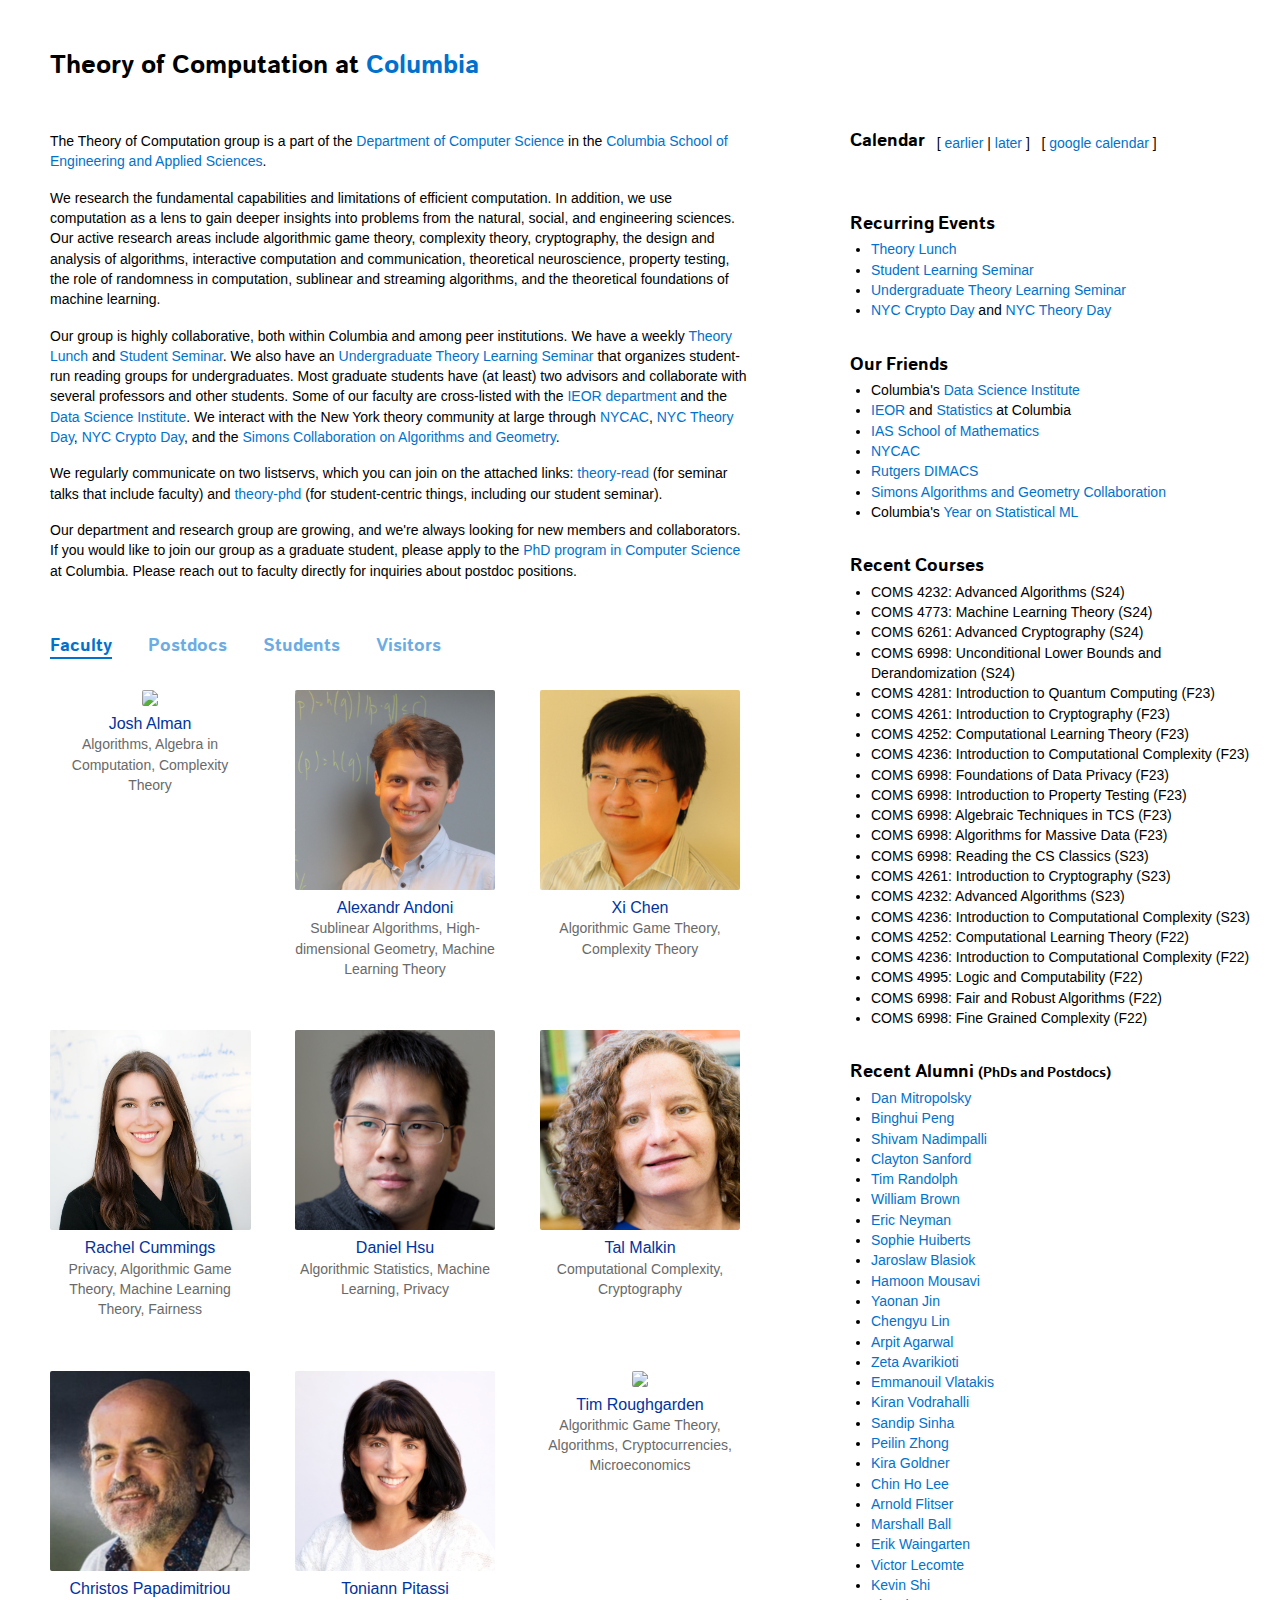
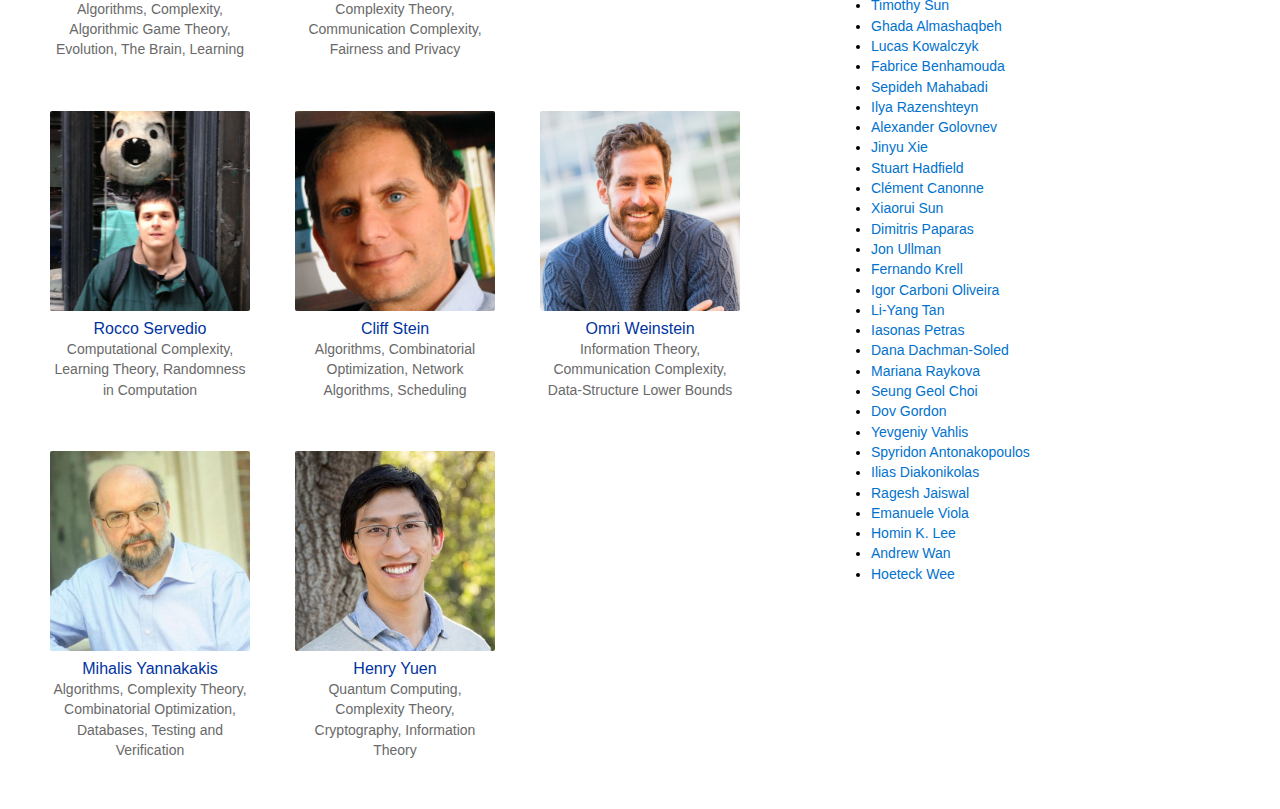
==== index.html @ ec0c364b "New students!" ====
<!DOCTYPE html>
<html>
<!--HEAD-->

<head>
    <title>CS Theory at Columbia</title>
    <!--open links in new tab-->
    <!-- <base target="_blank"> -->
    <!--JS-->
    <script src="js/jquery-3.3.1.min.js"></script>
    <script src="js/bootstrap.bundle.min.js"></script>
    <script src="js/cal.js"></script>
    <!--CSS-->
    <link rel="stylesheet" href="bootstrap.min.css">
    <link rel="stylesheet" href="style.css">
    <!--Fonts-->
    <link href="https://fonts.googleapis.com/css?family=Istok+Web|Roboto+Slab&display=swap" rel="stylesheet">
    <!--Favicon-->
    <link rel="apple-touch-icon" sizes="180x180" href="favicon/apple-touch-icon.png">
    <link rel="icon" type="image/png" sizes="32x32" href="favicon/favicon-32x32.png">
    <link rel="icon" type="image/png" sizes="16x16" href="favicon/favicon-16x16.png">
    <link rel="manifest" href="favicon/site.webmanifest">
    <link rel="mask-icon" href="favicon/safari-pinned-tab.svg" color="#5bbad5">
    <meta name="msapplication-TileColor" content="#da532c">
    <meta name="theme-color" content="#ffffff">
</head>
<!--BODY-->

<body>
    <h1 class="title">Theory of Computation at <a href="http://www.columbia.edu">Columbia</a></h1>
    <div id="left">
        <div id="welcome-blurb">
            <p> The Theory of Computation group is a part of the <a href="https://www.cs.columbia.edu/">Department of Computer Science</a>
                in the <a href="https://engineering.columbia.edu/">Columbia School of Engineering and Applied Sciences</a>.
            </p>
            <p> We research the fundamental capabilities and limitations of efficient computation. In addition,
                we use computation as a lens to gain deeper insights into problems from the natural,
                social, and engineering sciences. Our active research areas include algorithmic
                game theory, complexity theory, cryptography, the design and analysis of algorithms,
                interactive computation and communication, theoretical neuroscience, property testing,
                the role of randomness in computation, sublinear and streaming algorithms, and the
                theoretical foundations of machine learning.
            </p>
            <p> Our group is highly collaborative, both within Columbia and among peer institutions.
                We have a weekly <a href="http://www.cs.columbia.edu/theory/theory-seminar.html">Theory Lunch</a> and <a href="theory-student-seminar.html">Student Seminar</a>.
                We also have an <a href="https://columbia-ugtcs.github.io/">Undergraduate Theory Learning Seminar</a> that organizes student-run reading groups for undergraduates.
                Most graduate students
                have (at least) two advisors and collaborate with several professors and other students.
                Some of our faculty are cross-listed with the <a href="https://ieor.columbia.edu/">IEOR department</a> and the
                <a href="https://datascience.columbia.edu/">Data Science Institute</a>. We interact with the New York theory community at
                large through <a href="http://www.sci.brooklyn.cuny.edu/~zachos/nycac_2019/">NYCAC</a>, <a href="http://www.cs.columbia.edu/theory/thday.htm">NYC Theory Day</a>,
                <a href="https://nycryptoday.wordpress.com/">NYC Crypto Day</a>, and the <a href="https://www.simonsfoundation.org/mathematics-physical-sciences/algorithms-and-geometry/">Simons
                    Collaboration on Algorithms and Geometry</a>.
            </p>
            <p>We regularly communicate on two listservs, which you can join on the attached links: <a href="https://lists.cs.columbia.edu/mailman/listinfo/theoryread">theory-read</a> (for seminar talks that include faculty) and <a href="https://lists.cs.columbia.edu/mailman/listinfo/theory-phd">theory-phd</a> (for student-centric things, including our student seminar).</p>
            <p> Our department and research group are growing, and we're always looking for new members
                and collaborators. If you would like to join our group as a graduate student, please apply
                to the <a href="http://www.cs.columbia.edu/education/phd/">PhD program in Computer Science</a> at Columbia. Please reach out to faculty directly for
                inquiries about postdoc positions.
            </p>
        </div>
        <div id="people">
            <!-- Tab links -->
            <div class="tab">
                <button class="tablinks" onclick="openTab(event, 'Faculty')" id="default">
                    <h2>Faculty</h2>
                </button>
                <button class="tablinks" onclick="openTab(event, 'Postdocs')">
                    <h2>Postdocs</h2>
                </button>
                <button class="tablinks" onclick="openTab(event, 'Students')" id="default">
                    <h2>Students</h2>
                </button>
                <button class="tablinks" onclick="openTab(event, 'Visitors')">
                    <h2>Visitors</h2>
                </button>
            </div>
            <!-- Faculty -->
            <div id="Faculty" class="tabcontent">
                <div class="imgs-row">
                    <div class="img-container">
                        <img src="images/headshots/josh-alman.png">
                        <div class="img-name"><a href="https://joshalman.com">Josh Alman</a></div>
                        <div class="img-interests">Algorithms, Algebra in Computation, Complexity Theory</div>
                    </div>
                    <div class="img-container">
                        <img src="images/headshots/alex.png">
                        <div class="img-name"><a href="https://www.cs.columbia.edu/~andoni/">Alexandr Andoni</a></div>
                        <div class="img-interests">Sublinear Algorithms, High-dimensional Geometry,
                            Machine Learning Theory</div>
                    </div>
                    <div class="img-container">
                        <img src="images/headshots/xi.jpeg">
                        <div class="img-name"><a href="https://www.cs.columbia.edu/~xichen/Welcome.html">Xi Chen</a></div>
                        <div class="img-interests">Algorithmic Game Theory, Complexity Theory</div>
                    </div>
                </div>
                <div class="imgs-row">
                    <div class="img-container">
                        <img src="images/headshots/rachel.jpg">
                        <div class="img-name"><a href="https://rachelcummings.com">Rachel Cummings</a></div>
                        <div class="img-interests">Privacy, Algorithmic Game Theory, Machine Learning Theory, Fairness</div>
                    </div>
                    <div class="img-container">
                        <img src="images/headshots/daniel.png">
                        <div class="img-name"><a href="https://www.cs.columbia.edu/~djhsu">Daniel Hsu</a></div>
                        <div class="img-interests">Algorithmic Statistics, Machine Learning, Privacy</div>
                    </div>
                    <div class="img-container">
                        <img src="images/headshots/tal.jpg">
                        <div class="img-name"><a href="https://www.cs.columbia.edu/~tal">Tal Malkin</a></div>
                        <div class="img-interests">Computational Complexity, Cryptography</div>
                    </div>
                </div>
                <div class="imgs-row">
                    <div class="img-container">
                        <img src="images/headshots/christos.jpg">
                        <div class="img-name"><a href="https://engineering.columbia.edu/faculty/christos-papadimitriou">Christos Papadimitriou</a></div>
                        <div class="img-interests">Algorithms, Complexity, Algorithmic Game Theory, Evolution, The Brain, Learning</div>
                    </div>
                    <div class="img-container">
                        <img src="images/headshots/toni-pitassi.png">
                        <div class="img-name"><a href="https://www.cs.toronto.edu/~toni/">Toniann Pitassi</a></div>
                        <div class="img-interests">Complexity Theory, Communication Complexity, Fairness and Privacy</div>
                    </div>
                    <div class="img-container">
                        <img src="images/headshots/tim-roughgarden-2.png">
                        <div class="img-name"><a href="https://timroughgarden.org/">Tim Roughgarden</a></div>
                        <div class="img-interests">Algorithmic Game Theory, Algorithms, Cryptocurrencies, Microeconomics</div>
                    </div>
                </div>
                <div class="imgs-row">
                    <div class="img-container">
                        <img src="images/headshots/rocco.jpg">
                        <div class="img-name"><a href="https://www.cs.columbia.edu/~rocco">Rocco Servedio</a></div>
                        <div class="img-interests">Computational Complexity, Learning Theory, Randomness in Computation</div>
                    </div>
                    <div class="img-container">
                        <img src="images/headshots/cliff.png">
                        <div class="img-name"><a href="https://www.columbia.edu/~cs2035/">Cliff Stein</a></div>
                        <div class="img-interests">Algorithms, Combinatorial Optimization, Network Algorithms, Scheduling</div>
                    </div>
                    <div class="img-container">
                        <img src="images/headshots/omri.png">
                        <div class="img-name"><a href="https://www.cs.columbia.edu/~omri">Omri Weinstein</a></div>
                        <div class="img-interests">Information Theory, Communication Complexity, Data-Structure Lower Bounds</div>
                    </div>
                </div>
                <div class="imgs-row">
                    <div class="img-container">
                        <img src="images/headshots/mihalis.jpeg">
                        <div class="img-name"><a href="https://www.cs.columbia.edu/~mihalis">Mihalis Yannakakis</a></div>
                        <div class="img-interests">Algorithms, Complexity Theory, Combinatorial Optimization, Databases, Testing and Verification</div>
                    </div>
                    <div class="img-container">
                        <img src="images/headshots/henry.jpg">
                        <div class="img-name"><a href="https://www.henryyuen.net">Henry Yuen</a></div>
                        <div class="img-interests">Quantum Computing, Complexity Theory, Cryptography, Information Theory</div>
                    </div>
                </div>
            </div>
            <!-- Postdocs -->
            <div id="Postdocs" class="tabcontent">
                <div class="imgs-row">
                    <div class="img-container">
                        <img src="images/headshots/alabidan.png">
                        <div class="img-name"><a href="https://alabidan.me">Daniel Alabi</a></div>
                        <div class="img-interests"></div>
                    </div>
                </div>
            </div>
            <!-- Students -->
            <div id="Students" class="tabcontent">
                <div class="imgs-row">
                    <div class="img-container">
                        <img src="images/parachute.jpg">
                        <div class="img-name"><a>John Bostanci</a></div>
                        <div class="img-interests"></div>
                    </div>
                    <div class="img-container">
                        <img src="images/headshots/maryam.png">
                        <div class="img-name"><a href="https://www.mbahrani.net">Maryam Bahrani</a></div>
                        <div class="img-interests">Algorithmic Game Theory, Algorithms</div>
                    </div>
                    <div class="img-container">
                        <img src="images/parachute.jpg">
                        <div class="img-name"><a>Noah Bergam</a></div>
                        <div class="img-interests"></div>
                    </div>
                </div>
                <div class="imgs-row">
                    <div class="img-container">
                        <img src="images/parachute.jpg">
                        <div class="img-name"><a>Oliver Biggar</a></div>
                        <div class="img-interests"></div>
                    </div>
                    <div class="img-container">
                        <img src="images/parachute.jpg">
                        <div class="img-name"><a>Sayak Chakrabarti</a></div>
                        <div class="img-interests"></div>
                    </div>
                    <div class="img-container">
                        <img src="images/headshots/miranda.jpeg">
                        <div class="img-name"><a href="https://www.cs.columbia.edu/~mchrist/">Miranda Christ</a></div>
                        <div class="img-interests">Cryptography, Complexity, Algorithms</div>
                    </div>
                </div>
                <div class="imgs-row">
                    <div class="img-container">
                        <img src="images/headshots/gabriel-2.jpg">
                        <div class="img-name"><a href="https://www.cs.columbia.edu/~gtchuang/">Gabriel Chuang</a></div>
                        <div class="img-interests"> Algorithms, Fairness</div>
                    </div>
                    <div class="img-container">
                        <img src="images/headshots/sam-deng.jpg">
                        <div class="img-name">Sam Deng</div>
                        <div class="img-interests">Machine Learning Theory, Trustworthy AI</div>
                    </div>
                    <div class="img-container">
                        <img src="images/parachute.jpg">
                        <div class="img-name"><a>Naveen Duruvasula</a></div>
                        <div class="img-interests"></div>
                    </div>
                </div>
                <div class="imgs-row">
                    <div class="img-container">
                        <img src="images/parachute.jpg">
                        <div class="img-name"><a href="https://zxrtde.github.io/">Yuval Efron</a></div>
                        <div class="img-interests"></div>
                    </div>
                    <div class="img-container">
                        <img src="images/headshots/sam.jpg">
                        <div class="img-name">Sam Fereidooni</div>
                        <div class="img-interests">Cognitive Neuroscience, Neurolinguistics, Natural Language Processing</div>
                    </div>
                    <div class="img-container">
                        <img src="images/headshots/yunfeng.png">
                        <div class="img-name"><a>Yunfeng Guan</a></div>
                        <div class="img-interests">Algebraic Techniques, Complexity Theory</div>
                    </div>
                </div>
                <div class="imgs-row">
                    <div class="img-container">
                        <img src="images/headshots/rashida.jpg">
                        <div class="img-name"><a href="https://www.rashidahakim.org">Rashida Hakim</a></div>
                        <div class="img-interests"></div>
                    </div>
                    <div class="img-container">
                        <img src="images/headshots/yizhi.jpg">
                        <div class="img-name"><a href="https://about.yizhihuang.org">Yizhi Huang</a></div>
                        <div class="img-interests"></div>
                    </div>
                    <div class="img-container">
                        <img src="images/headshots/shunhua.jpg">
                        <div class="img-name"><a href="https://www.cs.columbia.edu/~jiangsh/">Shunhua Jiang</a></div>
                        <div class="img-interests">Data Structures, Optimization</div>
                    </div>
                </div>
                <div class="imgs-row">
                    <div class="img-container">
                        <img src="images/headshots/oliver.jpg">
                        <div class="img-name"><a href="https://www.oliverkorten.com/">Oliver Korten</a></div>
                        <div class="img-interests">Complexity Theory, Algorithms</div>
                    </div>
                    <div class="img-container">
                        <img src="images/headshots/yuhao.png">
                        <div class="img-name"><a href="https://liyuhao1124.github.io">Yuhao Li</a></div>
                        <div class="img-interests">Algorithmic Game Theory, Complexity Theory, Learning Theory</div>
                    </div>
                    <div class="img-container">
                        <img src="images/headshots/jingwen.png">
                        <div class="img-name">Jingwen Liu</div>
                        <div class="img-interests">Machine Learning Theory, Algorithms</div>
                    </div>
                </div>
                <div class="imgs-row">
                    <div class="img-container">
                        <img src="images/parachute.jpg">
                        <div class="img-name"><a>Peihan Liu</a></div>
                        <div class="img-interests"></div>
                    </div>
                    <div class="img-container">
                        <img src="images/parachute.jpg">
                        <div class="img-name">Yasaman Mahdaviyeh</div>
                        <div class="img-interests"></div>
                    </div>
                    <div class="img-container">
                        <img src="images/headshots/jason.jpg">
                        <div class="img-name"><a href="https://jasonmili.github.io">Jason Milionis</a></div>
                        <div class="img-interests">Algorithmic Game Theory, Blockchains, ML Theory, Complexity</div>
                    </div>
                </div>
                <div class="imgs-row">
                    <div class="img-container">
                        <img src="images/parachute.jpg">
                        <div class="img-name"><a>Saachi Mutreja</a></div>
                        <div class="img-interests"></div>
                    </div>
                    <div class="img-container">
                        <img src="images/parachute.jpg">
                        <div class="img-name"><a>Leo Orshansky</a></div>
                        <div class="img-interests"></div>
                    </div>
                    <div class="img-container">
                        <img src="images/headshots/natalie.jpg">
                        <div class="img-name"><a href="https://www.natalieparham.com/">Natalie Parham</a></div>
                        <div class="img-interests">Quantum Computing, Complexity Theory</div>
                    </div>
                </div>
                <div class="imgs-row">
                    <div class="img-container">
                        <img src="images/headshots/shyamal.jpg">
                        <div class="img-name"><a href="https://sites.google.com/view/shyamal-patel/home">Shyamal Patel</a></div>
                        <div class="img-interests"></div>
                    </div>
                    <div class="img-container">
                        <img src="images/parachute.jpg">
                        <div class="img-name"><a>William Pires</a></div>
                        <div class="img-interests"></div>
                    </div>
                    <div class="img-container">
                        <img src="images/headshots/saeyoung.jpg">
                        <div class="img-name"><a href="https://saeyoungrho.com">Saeyoung Rho</a></div>
                        <div class="img-interests">Algorithmic Fairness, Algorithmic Privacy, Causal Inference</div>
                    </div>
                </div>
                <div class="imgs-row">
                    <div class="img-container">
                        <img src="images/parachute.jpg">
                        <div class="img-name">Negev Shekel-Nosatzki</div>
                        <div class="img-interests"></div>
                    </div>
                    <div class="img-container">
                        <img src="images/parachute.jpg">
                        <div class="img-name"><a>Tianqi Yang</a></div>
                        <div class="img-interests"></div>
                    </div>
                    <div class="img-container">
                        <img src="images/headshots/kevin-yeo.png">
                        <div class="img-name"><a href="https://sites.google.com/view/kevin-yeo">Kevin Yeo</a></div>
                        <div class="img-interests">Cryptography, Data Structures</div>
                    </div>
                </div>
                <div class="imgs-row">
                    <div class="img-container">
                        <img src="images/headshots/hantao.png">
                        <div class="img-name"><a href="https://www.hantaoyu.org">Hantao Yu</a></div>
                        <div class="img-interests">Algorithms, Complexity Theory, Learning Theory</div>
                    </div>
                    <div class="img-container">
                        <img src="images/headshots/hengjie.png">
                        <div class="img-name">Hengjie Zhang</div>
                        <div class="img-interests">Approximation Algorithms, Data Structures</div>
                    </div>
                    <div class="img-container">
                        <img src="images/parachute.jpg">
                        <div class="img-name"><a>Stepan Zharkov</a></div>
                        <div class="img-interests"></div>
                    </div>
                </div>
            </div>
            <!-- Visitors -->
            <div id="Visitors" class="tabcontent">
                <div class="imgs-row">
                    <div class="img-container">
                        <img src="images/headshots/zvi-galil.png">
                        <div class="img-name"><a href="https://www.cc.gatech.edu/people/zvi-galil">Zvi Galil</a></div>
                        <div class="img-interests">Algorithms, Complexity Theory</div>
                    </div>
                    <div class="img-container">
                        <img src="images/headshots/eran-tromer.jpg">
                        <div class="img-name"><a href="https://cs.tau.ac.il/~tromer">Eran Tromer</a></div>
                        <div class="img-interests">Cryptography, Information Security, Distributed-Ledger Technology</div>
                    </div>
                </div>
            </div>
        </div>
    </div>
    <div id="right">
        <!-- JS calendar -->
        <!--div class="row mt-3">
        <div class="col-lg-8 col-md-12 col-sm-12 col-xs-12"-->
        <div>
            <div>
                <h2 style="display: inline">Calendar</h2> &nbsp;
                <span class="align-text-top">
                    [ <a id="earlierEvents" role="link" class="activelink" href="#" onclick="earlierEvents()" target="_self">earlier</a> |
                    <a id="laterEvents" role="link" class="activelink" href="#" onclick="laterEvents()" target="_self">later</a> ]
                    &nbsp; [ <a class="" href="https://calendar.google.com/calendar/embed?src=columbia.edu_1hi1cc2hrft41m6m9km8ib1ktc%40group.calendar.google.com&ctz=America%2FNew_York">google calendar</a> ]</span>
                <div class="row mt-3 pl-4 mb-4">
                    <div id="sched">
                        <div class="panel-group" id="accordionCal">
                        </div>
                    </div>
                </div>
            </div>
        </div>
        <!-- <h2 style="display: inline;">Calendar</h2> -->
        <!-- 
            <br>

            <iframe src="https://calendar.google.com/calendar/embed?height=400&wkst=1&bgcolor=%23ffffff&ctz=America%2FNew_York&src=Y29sdW1iaWEuZWR1XzFoaTFjYzJocmZ0NDFtNm05a204aWIxa3RjQGdyb3VwLmNhbGVuZGFyLmdvb2dsZS5jb20&color=%23D81B60&showTitle=0&showCalendars=0&showTabs=0&showPrint=0&showDate=0&mode=AGENDA&showTz=0" style="border-width:0" width="350" height="400" frameborder="0" scrolling="no"></iframe>
        
        <br> -->
        <br>
        <h2>Recurring Events</h2>
        <ul>
            <li><a href="http://www.cs.columbia.edu/theory/theory-seminar.html">Theory Lunch</a></li>
            <li><a href="theory-student-seminar.html">Student Learning Seminar</a></li>
            <li><a href="https://columbia-ugtcs.github.io/">Undergraduate Theory Learning Seminar</a></li>
            <li><a href="https://nycryptoday.wordpress.com/">NYC Crypto Day</a> and <a href="http://www.cs.columbia.edu/theory/thday.htm">NYC Theory Day</a></li>
        </ul>
        <h2>Our Friends</h2>
        <ul>
            <li>Columbia's <a href="https://datascience.columbia.edu/">Data Science Institute</a></li>
            <li><a href="https://ieor.columbia.edu/">IEOR</a> and <a href="http://stat.columbia.edu/">Statistics</a> at Columbia</li>
            <li><a href="https://www.math.ias.edu/seminars/">IAS School of Mathematics</a></li>
            <li><a href="http://www.sci.brooklyn.cuny.edu/~zachos/nycac_2019/">NYCAC</a></li>
            <li><a href="http://dimacs.rutgers.edu/">Rutgers DIMACS</a></li>
            <li><a href="https://www.simonsfoundation.org/mathematics-physical-sciences/algorithms-and-geometry/">Simons Algorithms and Geometry Collaboration</a></li>
            <li>Columbia's <a href="http://statisticalml.stat.columbia.edu/">Year on Statistical ML</a></li>
        </ul>
        <h2>Recent Courses</h2>
        <ul>
            <li>COMS 4232: Advanced Algorithms (S24)</li>
            <li>COMS 4773: Machine Learning Theory (S24)</li>
            <li>COMS 6261: Advanced Cryptography (S24)</li>
            <li>COMS 6998: Unconditional Lower Bounds and Derandomization (S24)</li>
            <li>COMS 4281: Introduction to Quantum Computing (F23)</li>
            <li>COMS 4261: Introduction to Cryptography (F23)</li>
            <li>COMS 4252: Computational Learning Theory (F23)</li>
            <li>COMS 4236: Introduction to Computational Complexity (F23)</li>
            <li>COMS 6998: Foundations of Data Privacy (F23)</li>
            <li>COMS 6998: Introduction to Property Testing (F23)</li>
            <li>COMS 6998: Algebraic Techniques in TCS (F23)</li>
            <li>COMS 6998: Algorithms for Massive Data (F23)</li>
            <li>COMS 6998: Reading the CS Classics (S23)</li>
            <li>COMS 4261: Introduction to Cryptography (S23)</li>
            <li>COMS 4232: Advanced Algorithms (S23)</li>
            <li>COMS 4236: Introduction to Computational Complexity (S23)</li>
            <li>COMS 4252: Computational Learning Theory (F22)</li>
            <li>COMS 4236: Introduction to Computational Complexity (F22)</li>
            <li>COMS 4995: Logic and Computability (F22)</li>
            <li>COMS 6998: Fair and Robust Algorithms (F22)</li>
            <li>COMS 6998: Fine Grained Complexity (F22)</li>
            <!--<li>COMS 6998: Communication Complexity & Apps. (S22)</li>
            <li>COMS 6998: Frontiers of Quantum Complexity (S22)</li>
            <li>COMS 6998: Quantum Computing: Theory & Practice (S22)</li>
            <li>COMS 4261: Introduction to Cryptography (S22)</li>
            <li>COMS 4236: Introduction to Computational Complexity (S22)</li>
            <li>COMS 4232: Advanced Algorithms (S22)</li>
            <li>COMS 4252: Computational Learning Theory (F21)</li>
            <li>COMS 4995: Foundations of Blockchains (F21)</li>
            <li>COMS 4995: Logic and Computability (F21)</li>
            <li>COMS 6995: Algebraic Techniques in TCS (F21)</li>
            <li>COMS 6995: Computation and the Brain (F21)</li>-->
            <!--                 <li>COMS 4252: Computational Learning Theory (S21)</li>
                <li>COMS 4281: Introduction to Quantum Computing (S21)</li>
                <li>COMS 4995: Advanced Algorithms (S21)</li> -->
            <!--                 
                <li>COMS 4995: Information Theory in TCS (F20)</li>
                <li>COMS 4995: Foundations of Blockchains (F20)</li>
                <li>COMS 6995: Computation and the Brain (F20)</li>
                <li>COMS 4232: Advanced Algorithms (S20)</li>
                <li>COMS 4995: Incentives in Computer Science (S20)</li>
                <li>COMS 6261: Information-Theoretic Cryptography (S20)</li> -->
        </ul>
        <h2>Recent Alumni <span style="font-size: 14px;">(PhDs and Postdocs)</span></h2>
        <ul>
            <li><a href="https://dmitropolsky.github.io">Dan Mitropolsky</a></li>
            <li><a href="http://www.cs.columbia.edu/~binghuip/">Binghui Peng</a></li>
            <li><a href="https://cs.columbia.edu/~nadimpalli">Shivam Nadimpalli</a></li>
            <li><a href="https://claytonsanford.com/">Clayton Sanford</a></li>
            <li><a href="https://twrand.github.io/">Tim Randolph</a></li>
            <li><a href="https://wibrown.github.io/">William Brown</a></li>
            <li><a href="https://sites.google.com/view/ericneyman/">Eric Neyman</a></li>
            <li><a href="https://sophie.huiberts.me">Sophie Huiberts</a></li>
            <li><a href="https://people.inf.ethz.ch/~jblasiok/">Jaroslaw Blasiok</a></li>
            <li><a href="https://scholar.google.com/citations?user=H6EwpCYAAAAJ&hl=en">Hamoon Mousavi</a></li>
            <li><a href="https://dblp.uni-trier.de/pers/j/Jin:Yaonan.html">Yaonan Jin</a></li>
            <li><a href="https://scholar.google.com/citations?user=iYUb4MsAAAAJ&hl=en">Chengyu Lin</a></li>
            <li><a href="https://agarpit.github.io/">Arpit Agarwal</a></li>
            <li><a href="https://secpriv.wien/team/363185-georgia-avarikioti/">Zeta Avarikioti</a></li>
            <li><a href="http://www.cs.columbia.edu/~emvlatakis">Emmanouil Vlatakis</a></li>
            <li><a href="https://kiranvodrahalli.github.io/">Kiran Vodrahalli</a></li>
            <li><a href="https://sites.google.com/view/sandips/home">Sandip Sinha</a></li>
            <li><a href="http://www.cs.columbia.edu/~peilin/">Peilin Zhong</a></li>
            <li><a href="https://www.kiragoldner.com">Kira Goldner</a></li>
            <li><a href="https://www.cs.columbia.edu/~chlee/">Chin Ho Lee</a></li>
            <li><a href="https://arnold.filtser.com">Arnold Flitser</a></li>
            <li><a href="http://www.columbia.edu/~mmb2249/">Marshall Ball</a></li>
            <li><a href="https://sites.google.com/site/erikwaing/home">Erik Waingarten</a></li>
            <li><a href="https://vlecomte.github.io">Victor Lecomte</a></li>
            <li><a href="http://www.cs.columbia.edu/~kshi/">Kevin Shi</a></li>
            <li><a href="http://www.cs.columbia.edu/~tim/">Timothy Sun</a></li>
            <li><a href="https://www.cs.columbia.edu/~ghada/">Ghada Almashaqbeh</a></li>
            <li><a href="http://www.cs.columbia.edu/~luke/">Lucas Kowalczyk</a></li>
            <li><a href="https://www.normalesup.org/~fbenhamo/">Fabrice Benhamouda</a></li>
            <li><a href="http://www.mit.edu/~mahabadi/">Sepideh Mahabadi</a></li>
            <li><a href="https://ilyaraz.org/">Ilya Razenshteyn</a></li>
            <li><a href="https://cs.nyu.edu/~golovnev/">Alexander Golovnev</a></li>
            <li><a href="https://scholar.google.com/citations?user=aS2nvbsAAAAJ&hl=en">Jinyu Xie</a></li>
            <li><a href="http://www.cs.columbia.edu/~stuartah/">Stuart Hadfield</a></li>
            <li><a href="http://www.cs.columbia.edu/~ccanonne/">Cl&eacute;ment Canonne</a></li>
            <li><a href="http://www.cs.columbia.edu/~xiaoruisun">Xiaorui Sun</a></li>
            <li><a href="http://www.cs.columbia.edu/~paparas/">Dimitris Paparas</a></li>
            <li><a href="http://www.ccs.neu.edu/home/jullman/">Jon Ullman</a></li>
            <li><a href="http://www.cs.columbia.edu/~fernando">Fernando Krell</a></li>
            <li><a href="https://www.dcs.warwick.ac.uk/~igorcarb/">Igor Carboni Oliveira</a></li>
            <li><a href="http://theory.stanford.edu/~liyang/">Li-Yang Tan</a></li>
            <li><a href="http://www.cs.princeton.edu/~ipetras/">Iasonas Petras</a></li>
            <li><a href="http://www.ece.umd.edu/~danadach/">Dana Dachman-Soled</a></li>
            <li><a href="https://marianapr.github.io/">Mariana Raykova</a></li>
            <li><a href="https://www.usna.edu/Users/cs/choi/">Seung Geol Choi</a></li>
            <li><a href="https://cs.gmu.edu/~gordon/">Dov Gordon</a></li>
            <li><a href="http://www.cs.columbia.edu/~evahlis">Yevgeniy Vahlis</a></li>
            <li><a href="https://dblp.org/pers/hd/a/Antonakopoulos:Spyridon">Spyridon Antonakopoulos</a></li>
            <li><a href="http://www.iliasdiakonikolas.org/">Ilias Diakonikolas</a></li>
            <li><a href="http://www.cs.columbia.edu/~rjaiswal">Ragesh Jaiswal</a></li>
            <li><a href="http://www.ccs.neu.edu/home/viola/">Emanuele Viola</a></li>
            <li><a href="http://www.cs.columbia.edu/~homin">Homin K. Lee</a></li>
            <li><a href="http://www.cs.columbia.edu/~atw12/">Andrew Wan</a></li>
            <li><a href="https://www.di.ens.fr/~wee/">Hoeteck Wee</a></li>
        </ul>
    </div>
</body>
<script>
function openTab(evt, tabName) {
    // Declare all variables
    var i, tabcontent, tablinks;

    // Get all elements with class="tabcontent" and hide them
    tabcontent = document.getElementsByClassName("tabcontent");
    for (i = 0; i < tabcontent.length; i++) {
        tabcontent[i].style.display = "none";
    }

    // Get all elements with class="tablinks" and remove the class "active"
    tablinks = document.getElementsByClassName("tablinks");
    for (i = 0; i < tablinks.length; i++) {
        tablinks[i].className = tablinks[i].className.replace(" active", "");
    }

    // Show the current tab, and add an "active" class to the button that opened the tab
    document.getElementById(tabName).style.display = "block";
    evt.currentTarget.className += " active";
}

// Get the element with id="default" and click on it
document.getElementById("default").click();

// Calendar
$(document).ready(function() {
    $.getScript('//apis.google.com/js/client.js?onload=handleClientLoad');
    pushEventTable();
});
</script>

</html>
---- style.css ----
body {
    padding: 50px;
    
    margin: auto;
    max-width: 1200px;
    min-width: 1200px;

    line-height: 1.45em;
    font-size: 14px;
    font-family: 'Roboto', sans-serif;
}

#left  { 
    float: left;  
    width: 700px;
}

#right  { 
    float: right;  
    width: 400px;
}

a {
    color: rgb(0, 114, 206);
    text-decoration: none;
}

a:hover {
    text-decoration: underline;
    text-decoration-color: rgb(0, 114, 206);
}

h1, h2, h3 {
    font-family: 'Istok Web', sans-serif;
    word-spacing: -2px;
}


h1 {
    font-size: 26px;
    font-weight: 700;
    margin-bottom: 50px;
}

h2 {
    font-size: 18px;
    font-weight: 700;
    margin-bottom: -10px;
}

ul {
    padding-left: 1.5em;
    padding-bottom: 20px;
}


strong {
    color: rgb(0, 51, 160);
}


/**********/
/** Tabs **/
/**********/

.tab {
  overflow: hidden;
}

/* Style the buttons that are used to open the tab content */
.tab button {
    float: left;
    border: none;
    outline: none;
    background: white;
    cursor: pointer;
    padding: 14px 16px;
    padding-left: 0px;
    padding-right: 36px;
    color: rgb(108, 172, 228);
}

.tab-button h2 {
    font-size: 22px;
}

/* Change background color of buttons on hover */
.tab button:hover {
    color: rgb(0, 114, 206);
}

/* Create an active/current tablink class */
.tab button.active {
    color: rgb(0, 114, 206);
}

.tab button.active h2 {
    color: rgb(0, 114, 206);
    position: relative;
    text-decoration: none;
    padding-bottom: -10px;
    border-bottom: 2px solid rgb(0, 114, 206);
    display: inline-block; /*Add this*/
    left: 50%; /*Add this*/
    transform: translate(-50%, 0); /*Add this*/
}

/* Style the tab content */
.tabcontent {
    display: none;
    padding: 6px 0px;
    border-top: none;
    padding-top: 12px;
}

/**********/
/* Images */
/**********/

.imgs-row {
    display: flex;
    flex-wrap: wrap;
}

.imgs-row a {
    color: rgb(0, 51, 160);
    text-decoration: inherit;
}

.imgs-row a:hover {
    text-decoration: underline;
    text-decoration-color: rgb(0, 51, 160);
}

#people {
	padding-top: 25px;
}

/* Create three equal columns that sits next to each other */
.img-container {
    text-align: center;
    width: 200px;
    padding-right: 45px;
    padding-bottom: 35px;
/*    padding: 0 0px;*/
}

.imgs-row {
	margin-right: -45px;
}

.imgs-row img {
    margin-top: 8px;
    vertical-align: middle;
    border-radius: 2px;
    height: 200px;
    width: 200x;
}

.imgs-row .img-name {
/*    font-family: 'Istok Web', sans-serif;*/
    font-size: 16px;
    font-weight: bolder;
    color: rgb(0, 51, 160);
    font-weight: 500;
    margin-top: 8px;
    vertical-align: middle;
    width: 100%;
}

.imgs-row .img-interests {
    color: dimgray;
    font-size: 14px;
    margin-bottom: 8px;
    vertical-align: middle;
    width: 100%;
}

/************/
/* Calendar */
/************/

.pbody
{
    color: gray;
}

.curr
{
    font-weight: bolder;
    color: rgb(0, 51, 160);
}

.events td
{
    font-size: 100%;
    color: #333333;
    vertical-align: top;
}

.event
{
   color: #333333;
}

.description
{
/*    white-space: pre-line;*/
/*    text-align: justify;*/
    display: block;
}

.cal:link
{
    text-decoration: none;
}

.cal:visited
{
    text-decoration: none;
}

.cal:hover
{
    text-decoration: none;
}

.cal:active
{
    text-decoration: none;
}

.time
{
    text-align: left;
    padding-right: 0.7em;
    white-space: nowrap;
}

.date
{
    text-align: left;
    padding-right: 0.5em;
    white-space: nowrap;
}

.fontsmall
{
    font-size: 85%;
}
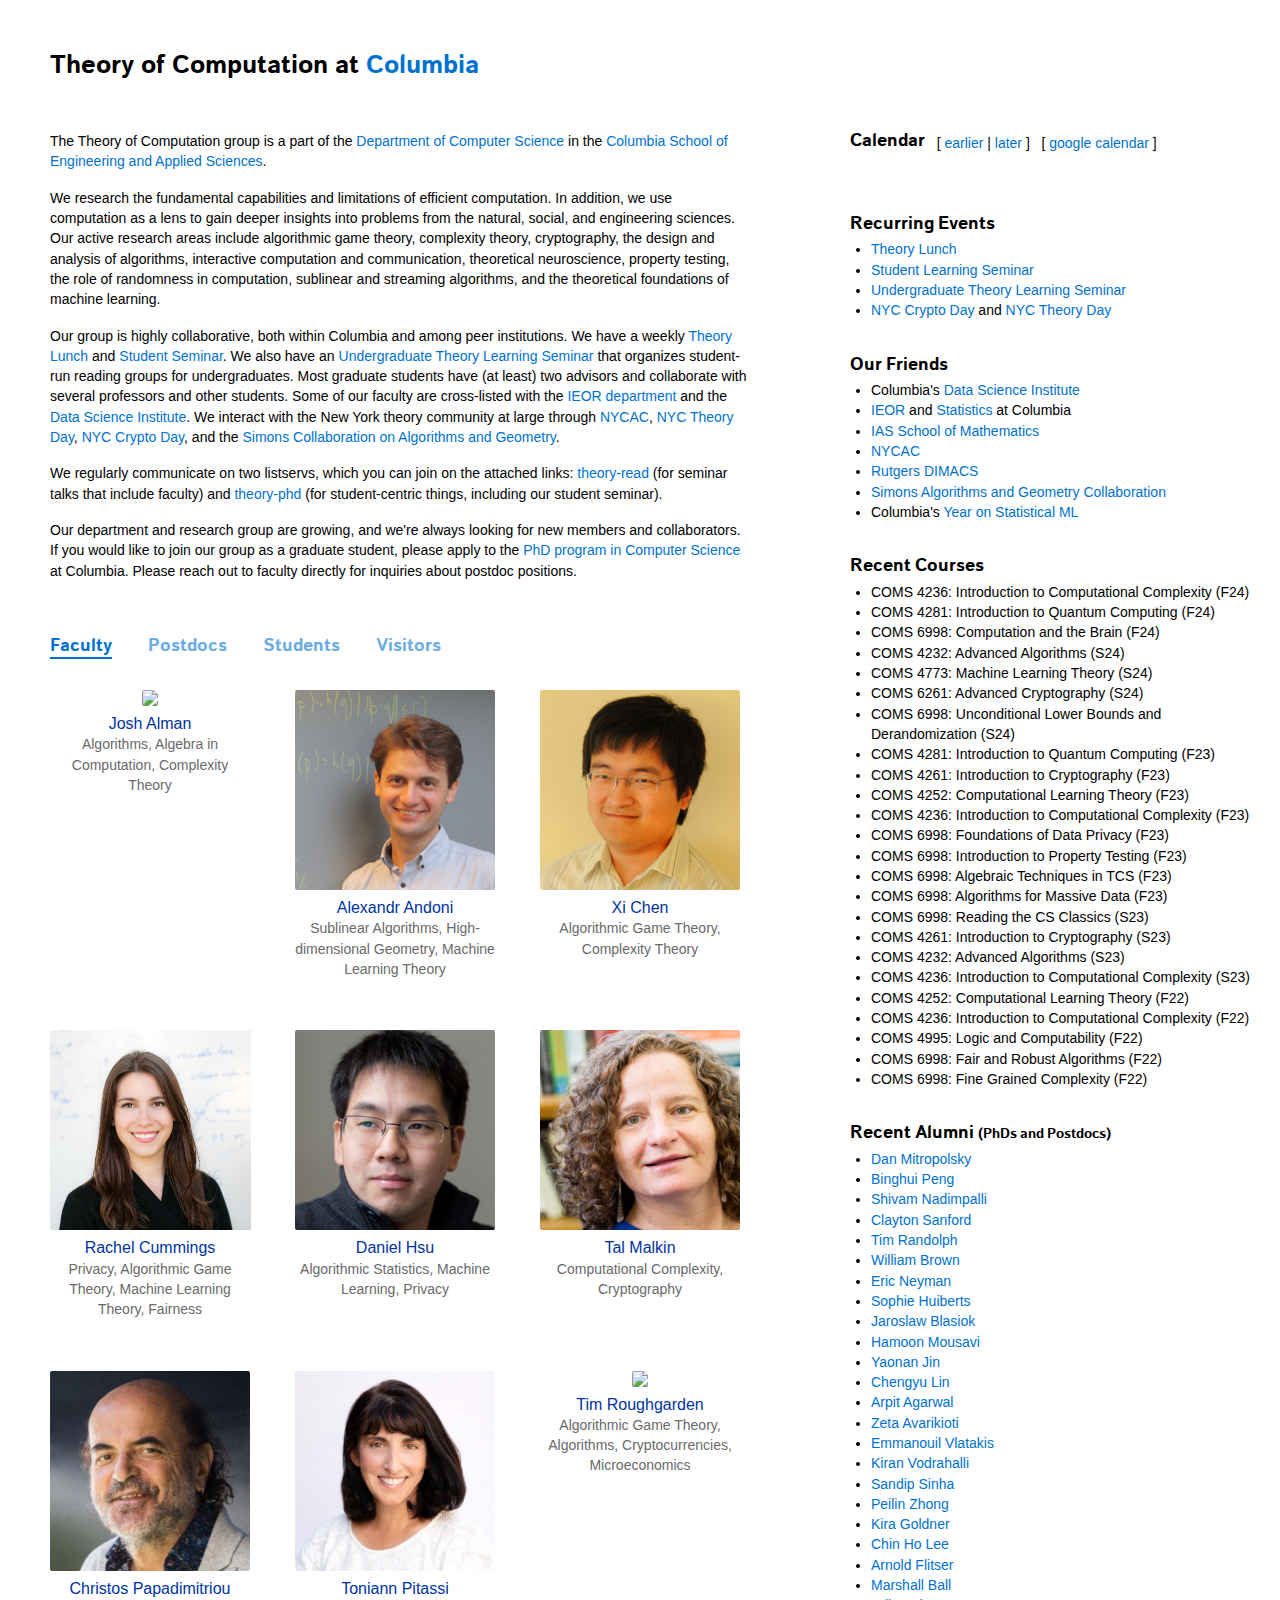
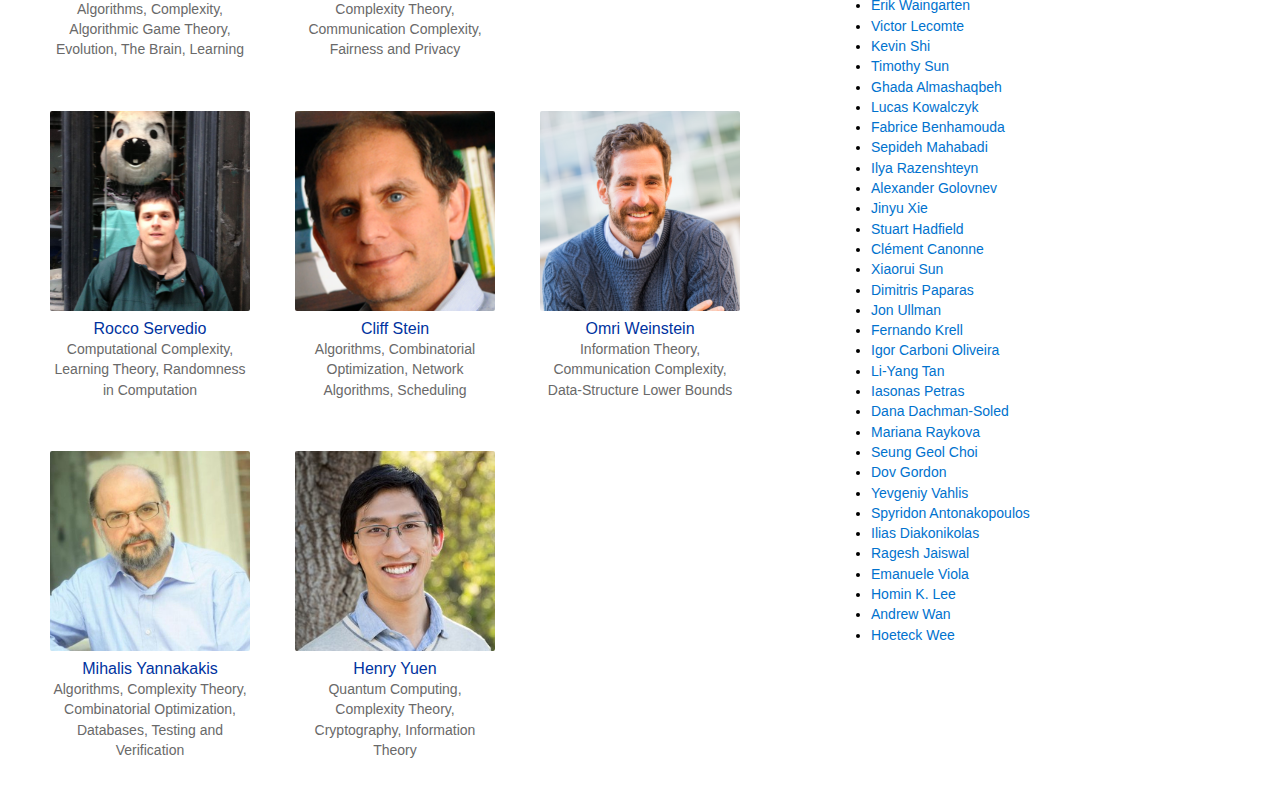
==== commit 853d95c5: "Update courses" ====
--- a/index.html
+++ b/index.html
@@ -422,6 +422,9 @@
         </ul>
         <h2>Recent Courses</h2>
         <ul>
+            <li>COMS 4236: Introduction to Computational Complexity (F24)</li>
+            <li>COMS 4281: Introduction to Quantum Computing (F24)</li>
+            <li>COMS 6998: Computation and the Brain (F24)</li>
             <li>COMS 4232: Advanced Algorithms (S24)</li>
             <li>COMS 4773: Machine Learning Theory (S24)</li>
             <li>COMS 6261: Advanced Cryptography (S24)</li>
